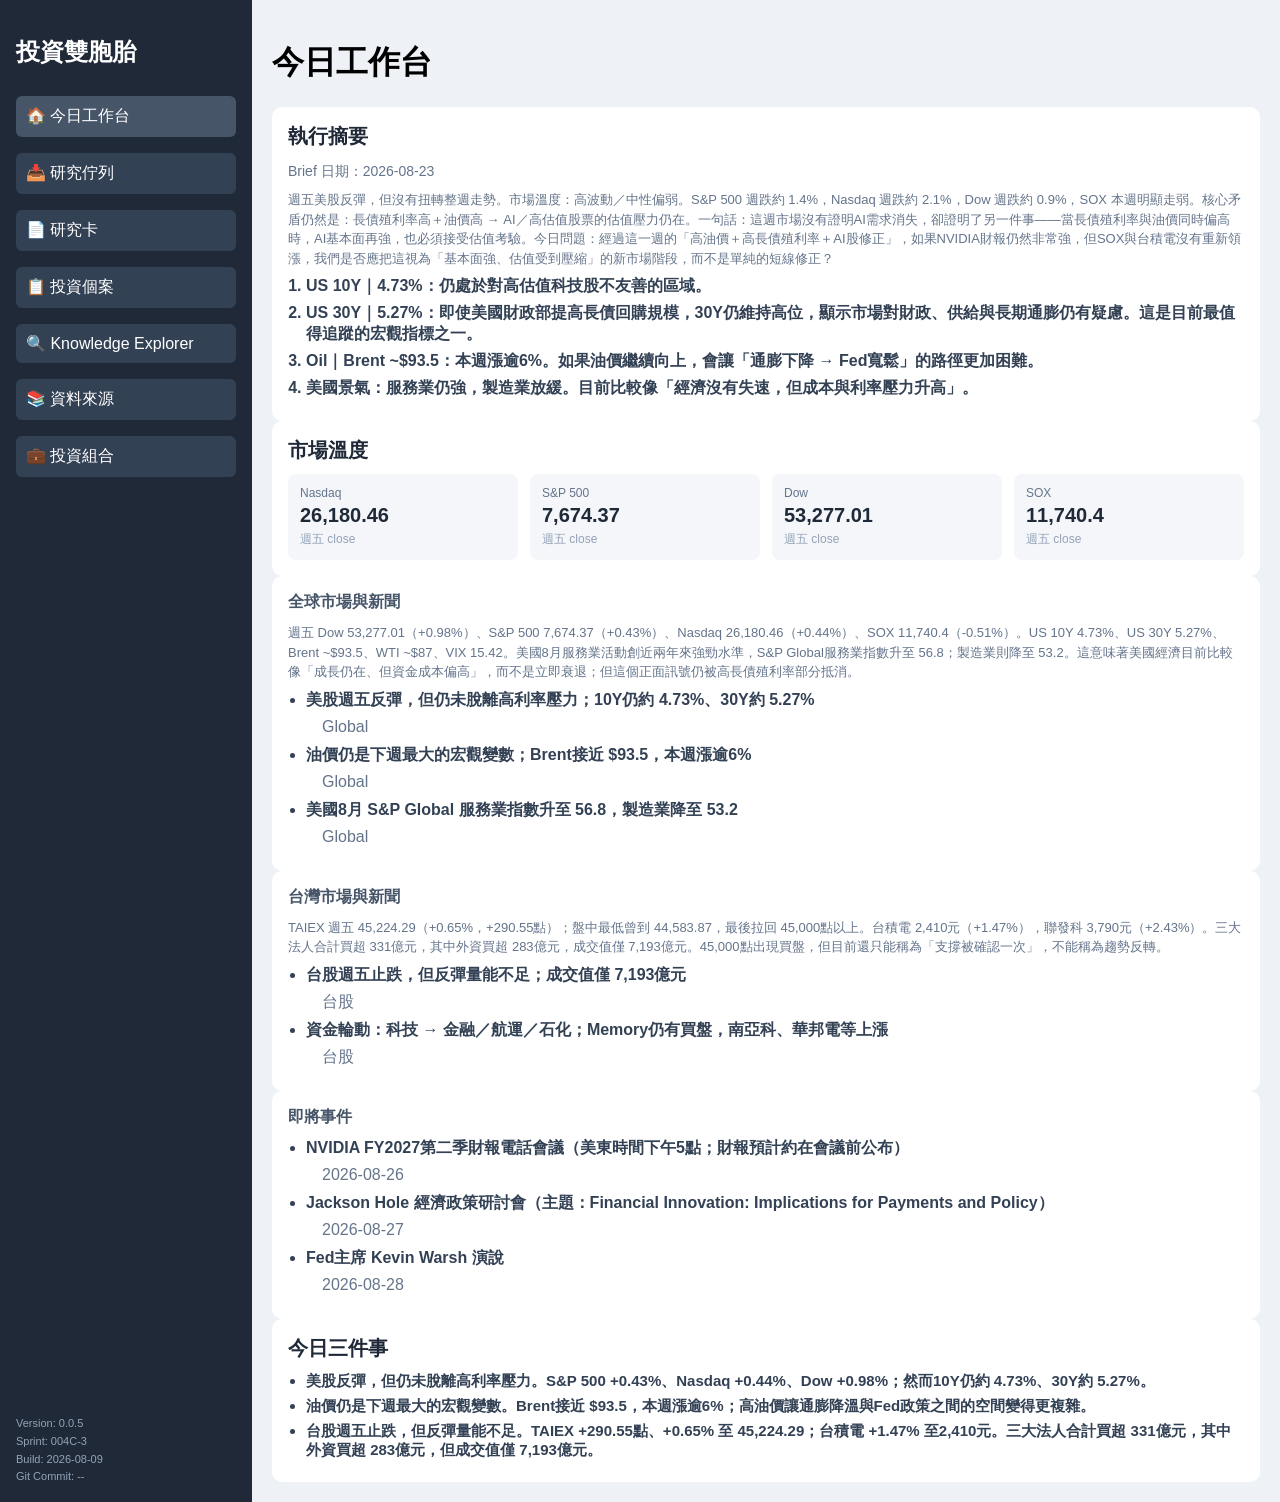
==== index.html @ 75401ae8 "Sprint 008-1: First Investment Decision Co-authored-by: Cursor <cursoragent@cursor.com>" ====
<!doctype html><html lang="zh-Hant"><head>
<meta charset="utf-8"><meta name="viewport" content="width=device-width,initial-scale=1">
<title>Investor Twin v0.5</title>
<link rel="stylesheet" href="style.css?v=0053"></head>
<body>
<aside>
<h2>投資雙胞胎</h2>
<div class="nav active" onclick="showPage('today')">🏠 今日工作台</div>
<div class="nav" onclick="showPage('queue')">📥 研究佇列</div>
<div class="nav" onclick="showPage('cards')">📄 研究卡</div>
<div class="nav" onclick="showPage('cases')">📋 投資個案</div>
<div class="nav" onclick="showPage('knowledge')">🔍 Knowledge Explorer</div>
<div class="nav" onclick="showPage('sources')">📚 資料來源</div>
<div class="nav" onclick="showPage('portfolio')">💼 投資組合</div>
<div id="versionInfo" class="version-info">
<div>Version: <span id="version">--</span></div>
<div>Sprint: <span id="sprint">--</span></div>
<div>Build: <span id="build">--</span></div>
<div>Git Commit: <span id="commit">--</span></div>
</div>
</aside>
<main>
<h1 id="title">今日工作台</h1>

<div id="today" class="page morning-brief today-workspace">
<section class="box today-primary" id="todayExecutiveSummary">
<h2>執行摘要</h2>
<p class="morning-brief-date">Brief 日期：<span id="morningBriefDate">--</span></p>
<p id="morningExecutiveSummary"></p>
<ol id="morningTopThings"></ol>
</section>

<section class="box today-glance" id="todayMarketTemperature">
<h2>市場溫度</h2>
<div id="morningMarketTemperature"></div>
</section>

<section class="box today-context" id="todayGlobalMarket">
<h2>全球市場與新聞</h2>
<p id="morningGlobalMarket"></p>
<ul id="morningGlobalNews"></ul>
</section>

<section class="box today-context" id="todayTaiwanMarket">
<h2>台灣市場與新聞</h2>
<p id="morningTaiwanMarket"></p>
<ul id="morningTaiwanNews"></ul>
</section>

<section class="box today-context" id="todayUpcomingEvents">
<h2>即將事件</h2>
<ul id="morningUpcomingEvents"></ul>
</section>

<section class="box today-decision" id="todayThreeThings">
<h2>今日三件事</h2>
<ul id="morningTodaysThreeThings"></ul>
</section>

<section class="box" id="morningRadarSection" style="display:none">
<h2 id="morningRadarTitle">Opportunity Radar｜上週機會變化</h2>
<ul id="morningOpportunityRadar"></ul>
</section>
<ul id="morningAiHighlights" hidden></ul>
</div>

<div id="queue" class="page" style="display:none">
<section class="box">
<h2>研究佇列</h2>
<input id="topic" placeholder="新增研究主題">
<button onclick="add()">加入</button>
<ul id="queueList"></ul>
</section>
<section class="box">
<h2>Opportunity Radar</h2>
<ul id="queueOpportunityRadar"></ul>
</section>
</div>

<div id="cards" class="page" style="display:none">
<section class="box"><h2>所有研究卡</h2><ul id="cardList"></ul></section>
<section class="box">
<h2>研究卡</h2>
<div id="card">請選擇研究卡</div>
</section>
</div>

<div id="cases" class="page" style="display:none">
<section class="box"><h2>Investment Cases</h2><ul id="caseList"></ul></section>
<section class="box">
<h2>Investment Case</h2>
<div id="caseView">請選擇 Investment Case</div>
</section>
</div>

<div id="knowledge" class="page" style="display:none">
<div class="explorer-grid">
<section class="box">
<h2>Tags</h2>
<ul id="knowledgeTags"></ul>
<h2>Recent Research</h2>
<ul id="recentResearch"></ul>
</section>
<div>
<section class="box">
<h2 id="knowledgeResultsTitle">Research Cards</h2>
<ul id="knowledgeResults"></ul>
<h2>Research Card</h2>
<div id="knowledgeExplorerCard">Select a tag, then click a research card</div>
</section>
<section class="box">
<h2>Knowledge Connections</h2>
<div id="knowledgeConnections">
<p><b>Outgoing</b></p>
<ul id="connectionsOutgoing"></ul>
<p><b>Incoming</b></p>
<ul id="connectionsIncoming"></ul>
</div>
</section>
<section class="box">
<h2>Knowledge Map</h2>
<pre id="knowledgeMap"></pre>
</section>
</div>
</div>
</div>

<div id="sources" class="page" style="display:none">
<section class="box"><h2>資料來源</h2>
<p>Morning Brief → 研究卡 → 投資決策</p>
</section></div>

<div id="portfolio" class="page" style="display:none">
<section class="box"><h2>投資組合（預留）</h2></section></div>

<script src="js/data-engine.js?v=012c1"></script>
<script src="js/workflow-engine.js?v=029a1&ui=0081c"></script>
<script src="js/knowledge-engine.js?v=005c5"></script>
<script src="app.js?v=0052"></script>
</main></body></html>
---- style.css ----
body{margin:0;font-family:'Segoe UI',sans-serif;background:#eef2f6;display:flex}
aside{width:220px;background:#1f2937;color:#fff;padding:16px;min-height:100vh;display:flex;flex-direction:column}
.nav{padding:10px;margin:8px 0;background:#334155;border-radius:6px;cursor:pointer}
.active{background:#475569}
.version-info{margin-top:auto;padding-top:16px;font-size:11px;color:#94a3b8;line-height:1.6}
main{flex:1;padding:20px}
.box{background:#fff;border-radius:10px;padding:16px;margin-bottom:16px}
.brief{display:grid;grid-template-columns:repeat(3,1fr);gap:12px}
.item{background:#f4f6fa;padding:12px;border-radius:8px;cursor:pointer}
.grid{display:grid;grid-template-columns:1fr 1fr;gap:16px}
.explorer-grid{display:grid;grid-template-columns:220px 1fr;gap:16px}
.morning-brief .box h2{margin-top:0;margin-bottom:10px;font-size:18px}
.morning-brief .box p{margin:0;line-height:1.6;color:#334155}
.morning-brief .box ul,.morning-brief .box ol{margin:0;padding-left:18px;color:#334155}
.morning-brief .box ol{margin-top:8px}
.morning-brief-title{font-weight:600}
.morning-brief-summary{margin-top:4px;padding-left:1em;line-height:1.5;color:#64748b}
.morning-brief-date{margin:0 0 12px;color:#64748b;font-size:13px}
.morning-brief .box li.morning-brief-static{cursor:default}
.morning-brief .box li.morning-brief-linked{cursor:pointer}
.morning-brief-evidence{margin-top:2px;font-size:12px;color:#94a3b8}
#today.morning-brief{display:grid;grid-template-columns:1fr 1fr;gap:16px;align-items:start}
#today.morning-brief>.box{margin-bottom:0}
#today.morning-brief>.box:first-child,
#today.today-workspace #todayExecutiveSummary,
#today.today-workspace #todayMarketTemperature,
#today.today-workspace #todayThreeThings,
#morningRadarSection{grid-column:1/-1}
#today.today-workspace .today-primary h2,
#today.today-workspace .today-glance h2,
#today.today-workspace .today-decision h2{font-size:20px;color:#1f2937}
#today.today-workspace .today-context h2{font-size:16px;color:#475569}
#today.today-workspace .morning-brief-date{margin:0 0 8px;font-size:14px;color:#64748b}
#today.today-workspace #morningExecutiveSummary,
#today.today-workspace #morningGlobalMarket,
#today.today-workspace #morningTaiwanMarket{margin:0 0 8px;font-size:13px;line-height:1.5;color:#64748b}
#today.today-workspace #morningTopThings{margin-top:4px;font-weight:600}
#today.today-workspace #morningTodaysThreeThings .morning-brief-title{font-size:15px}
.morning-market{display:grid;grid-template-columns:repeat(4,1fr);gap:12px}
.morning-market-item{background:#f4f6fa;padding:12px;border-radius:8px}
.morning-market-name{font-size:12px;color:#64748b}
.morning-market-value{font-size:20px;font-weight:600;margin:4px 0;color:#1f2937}
.morning-market-asof{font-size:12px;color:#94a3b8}
li{cursor:pointer;margin:6px 0}

@media (max-width: 900px) and (orientation: landscape) {
  body { align-items: flex-start; }
  aside {
    width: 132px;
    padding: 8px;
    min-height: 100vh;
    min-height: 100dvh;
    height: 100dvh;
    overflow-y: auto;
    flex-shrink: 0;
    position: sticky;
    top: 0;
  }
  aside h2 { font-size: 14px; margin: 0 0 8px; }
  .nav { padding: 8px 6px; margin: 4px 0; font-size: 12px; }
  .version-info { display: none; }
  main { flex: 1; min-width: 0; padding: 12px; }
  #title { font-size: 20px; margin: 0 0 12px; }
  .box { padding: 12px; margin-bottom: 12px; }
  #today.morning-brief {
    display: grid;
    grid-template-columns: 1fr 1fr;
    gap: 12px;
    align-items: start;
  }
  #today.morning-brief > .box { margin-bottom: 0; min-width: 0; }
  #today.morning-brief > .box:first-child,
  #today.today-workspace #todayExecutiveSummary,
  #today.today-workspace #todayMarketTemperature,
  #today.today-workspace #todayThreeThings,
  #morningRadarSection { grid-column: 1 / -1; }
  .morning-market { grid-template-columns: repeat(2, 1fr); }
  #cards,
  #cases {
    display: grid;
    grid-template-columns: minmax(0, 35%) minmax(0, 65%);
    gap: 12px;
    align-items: start;
  }
  #cards > .box,
  #cases > .box { margin-bottom: 0; min-width: 0; }
  .explorer-grid { grid-template-columns: 120px minmax(0, 1fr); }
}
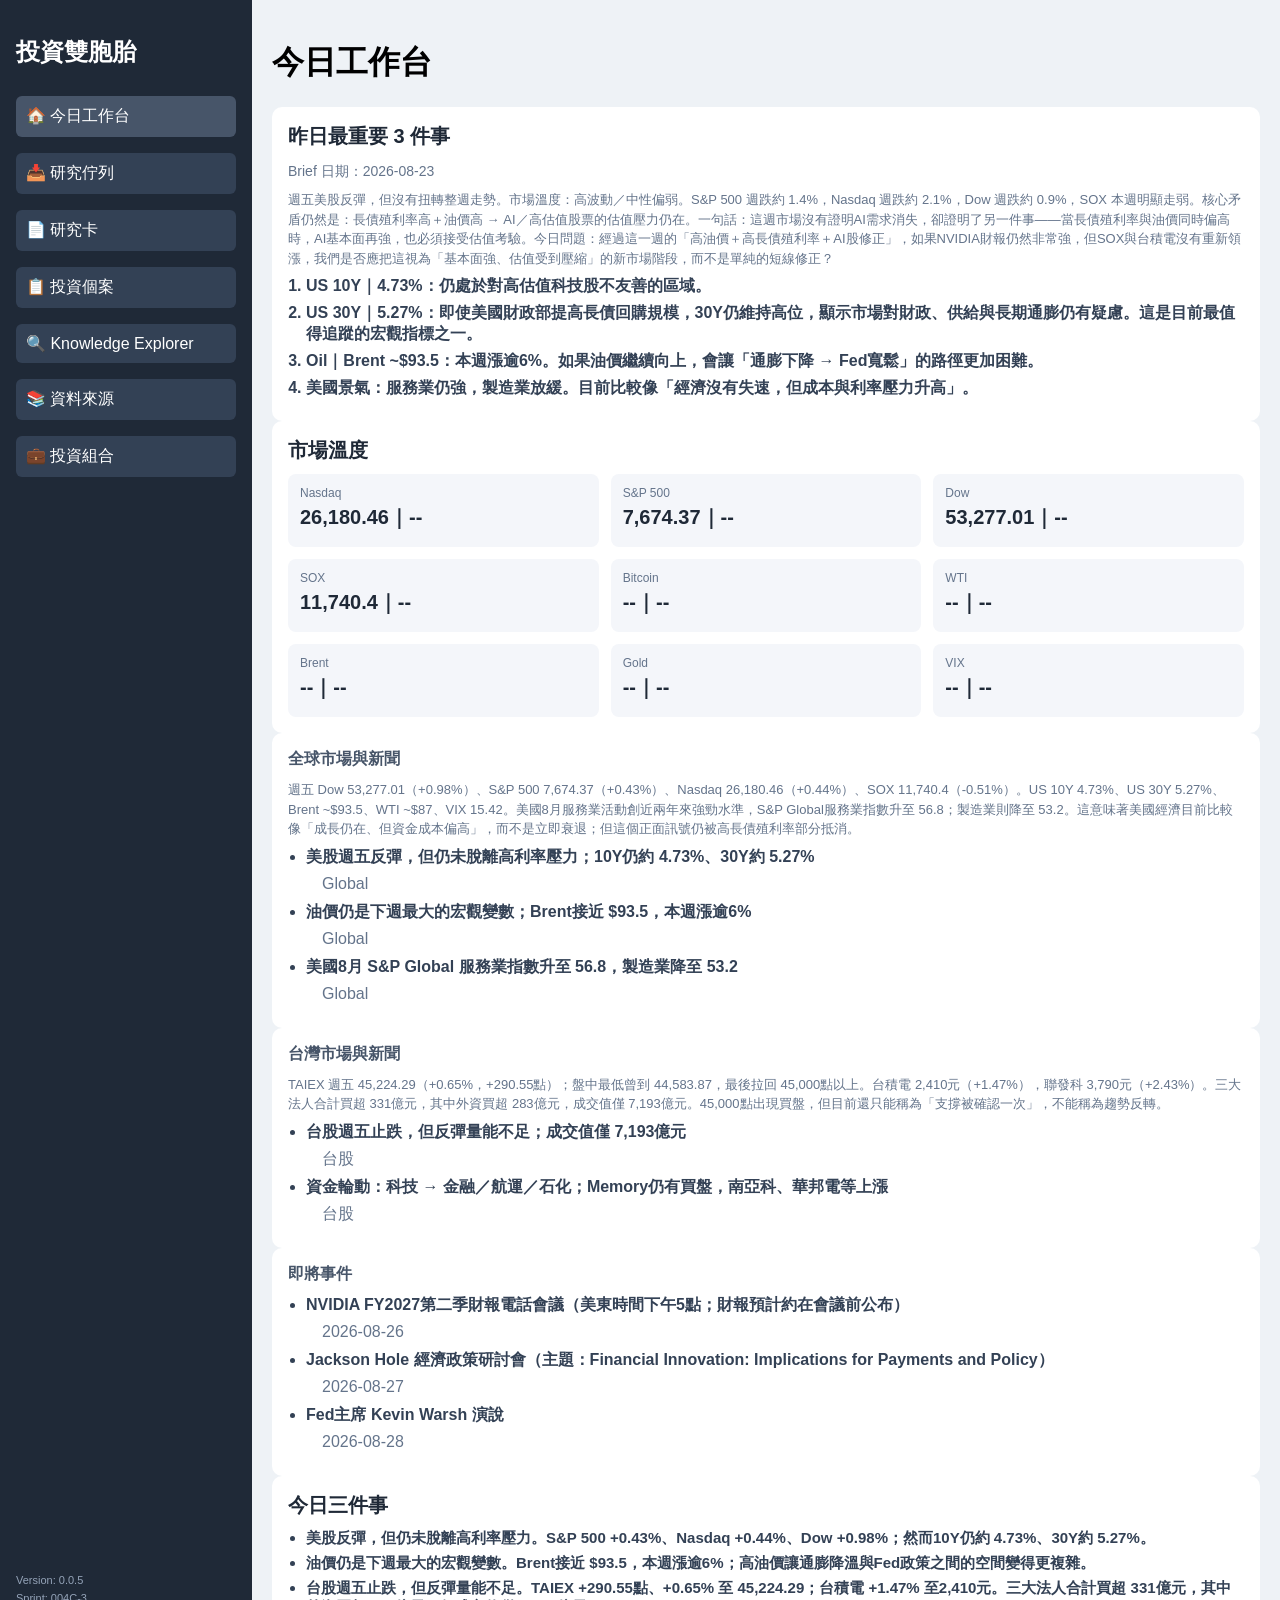
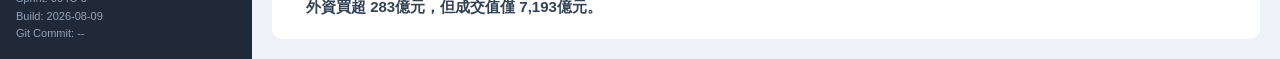
==== commit aead7e4e: "Sprint 005: Today Workspace v2 Co-authored-by: Cursor <cursoragent@cursor.com>" ====
--- a/index.html
+++ b/index.html
@@ -1,7 +1,7 @@
 <!doctype html><html lang="zh-Hant"><head>
 <meta charset="utf-8"><meta name="viewport" content="width=device-width,initial-scale=1">
 <title>Investor Twin v0.5</title>
-<link rel="stylesheet" href="style.css?v=0053"></head>
+<link rel="stylesheet" href="style.css?v=0053&ui=005r1"></head>
 <body>
 <aside>
 <h2>投資雙胞胎</h2>
@@ -24,7 +24,7 @@
 
 <div id="today" class="page morning-brief today-workspace">
 <section class="box today-primary" id="todayExecutiveSummary">
-<h2>執行摘要</h2>
+<h2>昨日最重要 3 件事</h2>
 <p class="morning-brief-date">Brief 日期：<span id="morningBriefDate">--</span></p>
 <p id="morningExecutiveSummary"></p>
 <ol id="morningTopThings"></ol>
@@ -32,7 +32,7 @@
 
 <section class="box today-glance" id="todayMarketTemperature">
 <h2>市場溫度</h2>
-<div id="morningMarketTemperature"></div>
+<div id="morningMarketTemperature" class="morning-market"></div>
 </section>
 
 <section class="box today-context" id="todayGlobalMarket">
@@ -55,11 +55,6 @@
 <section class="box today-decision" id="todayThreeThings">
 <h2>今日三件事</h2>
 <ul id="morningTodaysThreeThings"></ul>
-</section>
-
-<section class="box" id="morningRadarSection" style="display:none">
-<h2 id="morningRadarTitle">Opportunity Radar｜上週機會變化</h2>
-<ul id="morningOpportunityRadar"></ul>
 </section>
 <ul id="morningAiHighlights" hidden></ul>
 </div>
@@ -133,7 +128,7 @@
 <div id="portfolio" class="page" style="display:none">
 <section class="box"><h2>投資組合（預留）</h2></section></div>
 
-<script src="js/data-engine.js?v=012c1"></script>
+<script src="js/data-engine.js?v=012c1&ui=005r3"></script>
 <script src="js/workflow-engine.js?v=029a1&ui=0081c"></script>
 <script src="js/knowledge-engine.js?v=005c5"></script>
 <script src="app.js?v=0052"></script>
--- a/style.css
+++ b/style.css
@@ -36,7 +36,7 @@
 #today.today-workspace #morningTaiwanMarket{margin:0 0 8px;font-size:13px;line-height:1.5;color:#64748b}
 #today.today-workspace #morningTopThings{margin-top:4px;font-weight:600}
 #today.today-workspace #morningTodaysThreeThings .morning-brief-title{font-size:15px}
-.morning-market{display:grid;grid-template-columns:repeat(4,1fr);gap:12px}
+.morning-market{display:grid;grid-template-columns:repeat(3,1fr);gap:12px}
 .morning-market-item{background:#f4f6fa;padding:12px;border-radius:8px}
 .morning-market-name{font-size:12px;color:#64748b}
 .morning-market-value{font-size:20px;font-weight:600;margin:4px 0;color:#1f2937}
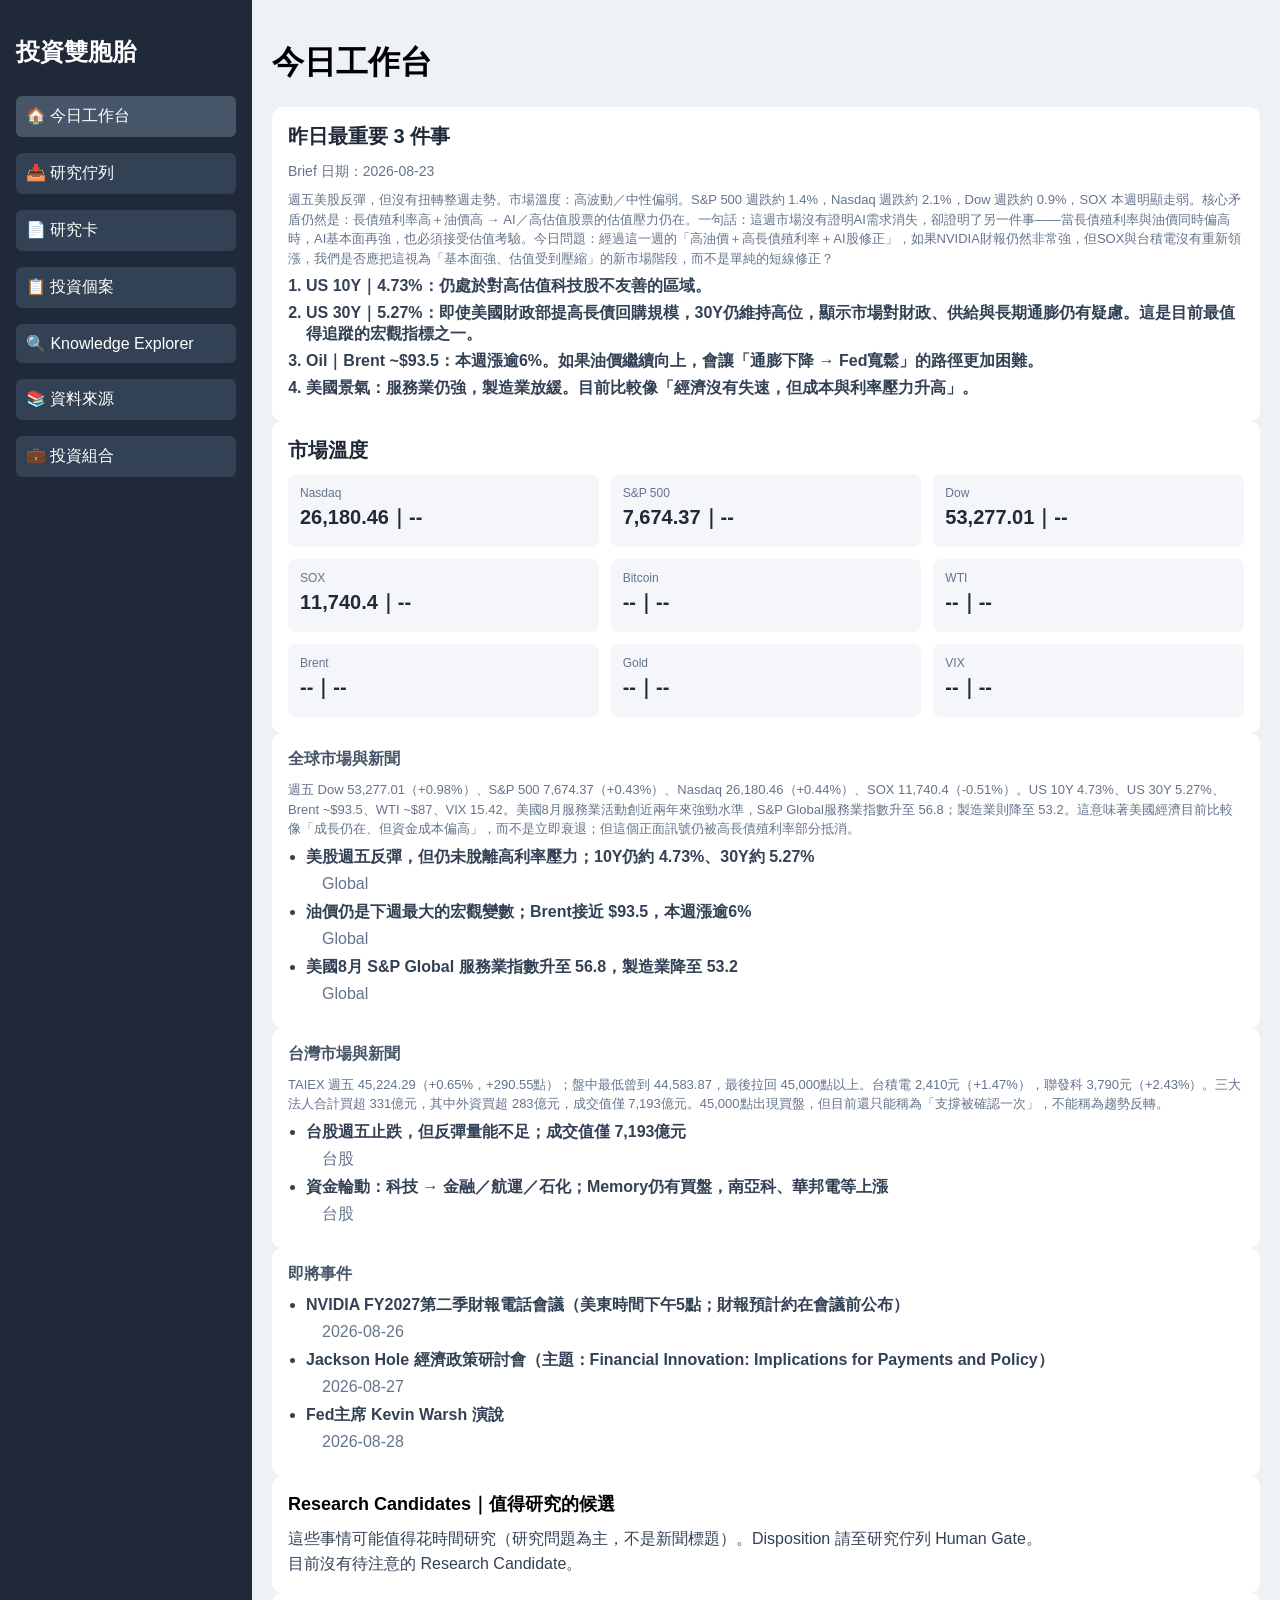
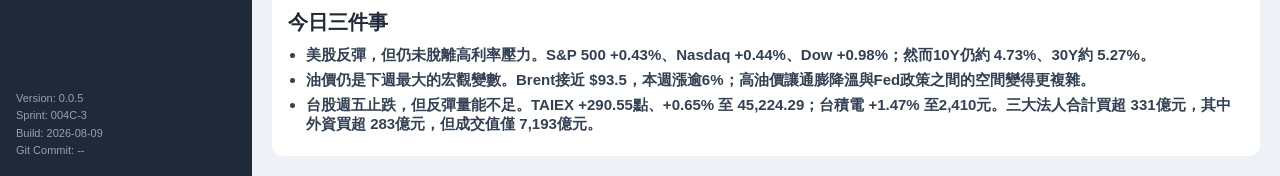
==== commit e93a6452: "Phase 2 Sprint 008: Morning Brief Candidate Attention Co-authored-by: Cursor <cursoragent@cursor.com" ====
--- a/index.html
+++ b/index.html
@@ -1,7 +1,7 @@
 <!doctype html><html lang="zh-Hant"><head>
 <meta charset="utf-8"><meta name="viewport" content="width=device-width,initial-scale=1">
 <title>Investor Twin v0.5</title>
-<link rel="stylesheet" href="style.css?v=0053&ui=005r1"></head>
+<link rel="stylesheet" href="style.css?v=008a1&ui=005r1"></head>
 <body>
 <aside>
 <h2>投資雙胞胎</h2>
@@ -52,6 +52,12 @@
 <ul id="morningUpcomingEvents"></ul>
 </section>
 
+<section class="box today-attention" id="todayCandidateAttention" data-candidate-attention="1">
+<h2>Research Candidates｜值得研究的候選</h2>
+<p class="muted">這些事情可能值得花時間研究（研究問題為主，不是新聞標題）。Disposition 請至研究佇列 Human Gate。</p>
+<div id="morningCandidateAttention"></div>
+</section>
+
 <section class="box today-decision" id="todayThreeThings">
 <h2>今日三件事</h2>
 <ul id="morningTodaysThreeThings"></ul>
@@ -65,6 +71,10 @@
 <input id="topic" placeholder="新增研究主題">
 <button onclick="add()">加入</button>
 <ul id="queueList"></ul>
+</section>
+<section class="box">
+<h2>Research Candidates</h2>
+<div id="queueResearchCandidates"></div>
 </section>
 <section class="box">
 <h2>Opportunity Radar</h2>
@@ -129,7 +139,8 @@
 <section class="box"><h2>投資組合（預留）</h2></section></div>
 
 <script src="js/data-engine.js?v=012c1&ui=005r3"></script>
-<script src="js/workflow-engine.js?v=029a1&ui=0081c"></script>
+<script src="js/workflow-engine.js?v=007a1&ui=0081c"></script>
 <script src="js/knowledge-engine.js?v=005c5"></script>
-<script src="app.js?v=0052"></script>
+<script src="js/candidate-gate.js?v=008a1"></script>
+<script src="app.js?v=008a1"></script>
 </main></body></html>
--- a/style.css
+++ b/style.css
@@ -5,6 +5,16 @@
 .version-info{margin-top:auto;padding-top:16px;font-size:11px;color:#94a3b8;line-height:1.6}
 main{flex:1;padding:20px}
 .box{background:#fff;border-radius:10px;padding:16px;margin-bottom:16px}
+.candidate-gate-card{border:1px solid #e2e8f0;border-radius:8px;padding:12px;margin-bottom:12px}
+.candidate-gate-card h3{margin:0 0 8px;font-size:16px}
+.candidate-gate-actions{display:flex;flex-wrap:wrap;gap:8px;margin-top:10px}
+.candidate-gate-actions button{cursor:pointer}
+.candidate-gate-empty,.candidate-gate-status,.muted{color:#64748b}
+.linked-candidate-card{border:1px solid #e2e8f0;border-radius:8px;padding:12px;margin:8px 0 12px}
+.candidate-attention-card{border:1px solid #e2e8f0;border-radius:8px;padding:12px;margin:8px 0 12px;cursor:pointer}
+.candidate-attention-question{font-size:16px;line-height:1.5;margin:0 0 8px;color:#1f2937}
+.candidate-attention-cta{margin:10px 0 0}
+.candidate-attention-cta button{cursor:pointer}
 .brief{display:grid;grid-template-columns:repeat(3,1fr);gap:12px}
 .item{background:#f4f6fa;padding:12px;border-radius:8px;cursor:pointer}
 .grid{display:grid;grid-template-columns:1fr 1fr;gap:16px}
@@ -24,6 +34,7 @@
 #today.morning-brief>.box:first-child,
 #today.today-workspace #todayExecutiveSummary,
 #today.today-workspace #todayMarketTemperature,
+#today.today-workspace #todayCandidateAttention,
 #today.today-workspace #todayThreeThings,
 #morningRadarSection{grid-column:1/-1}
 #today.today-workspace .today-primary h2,
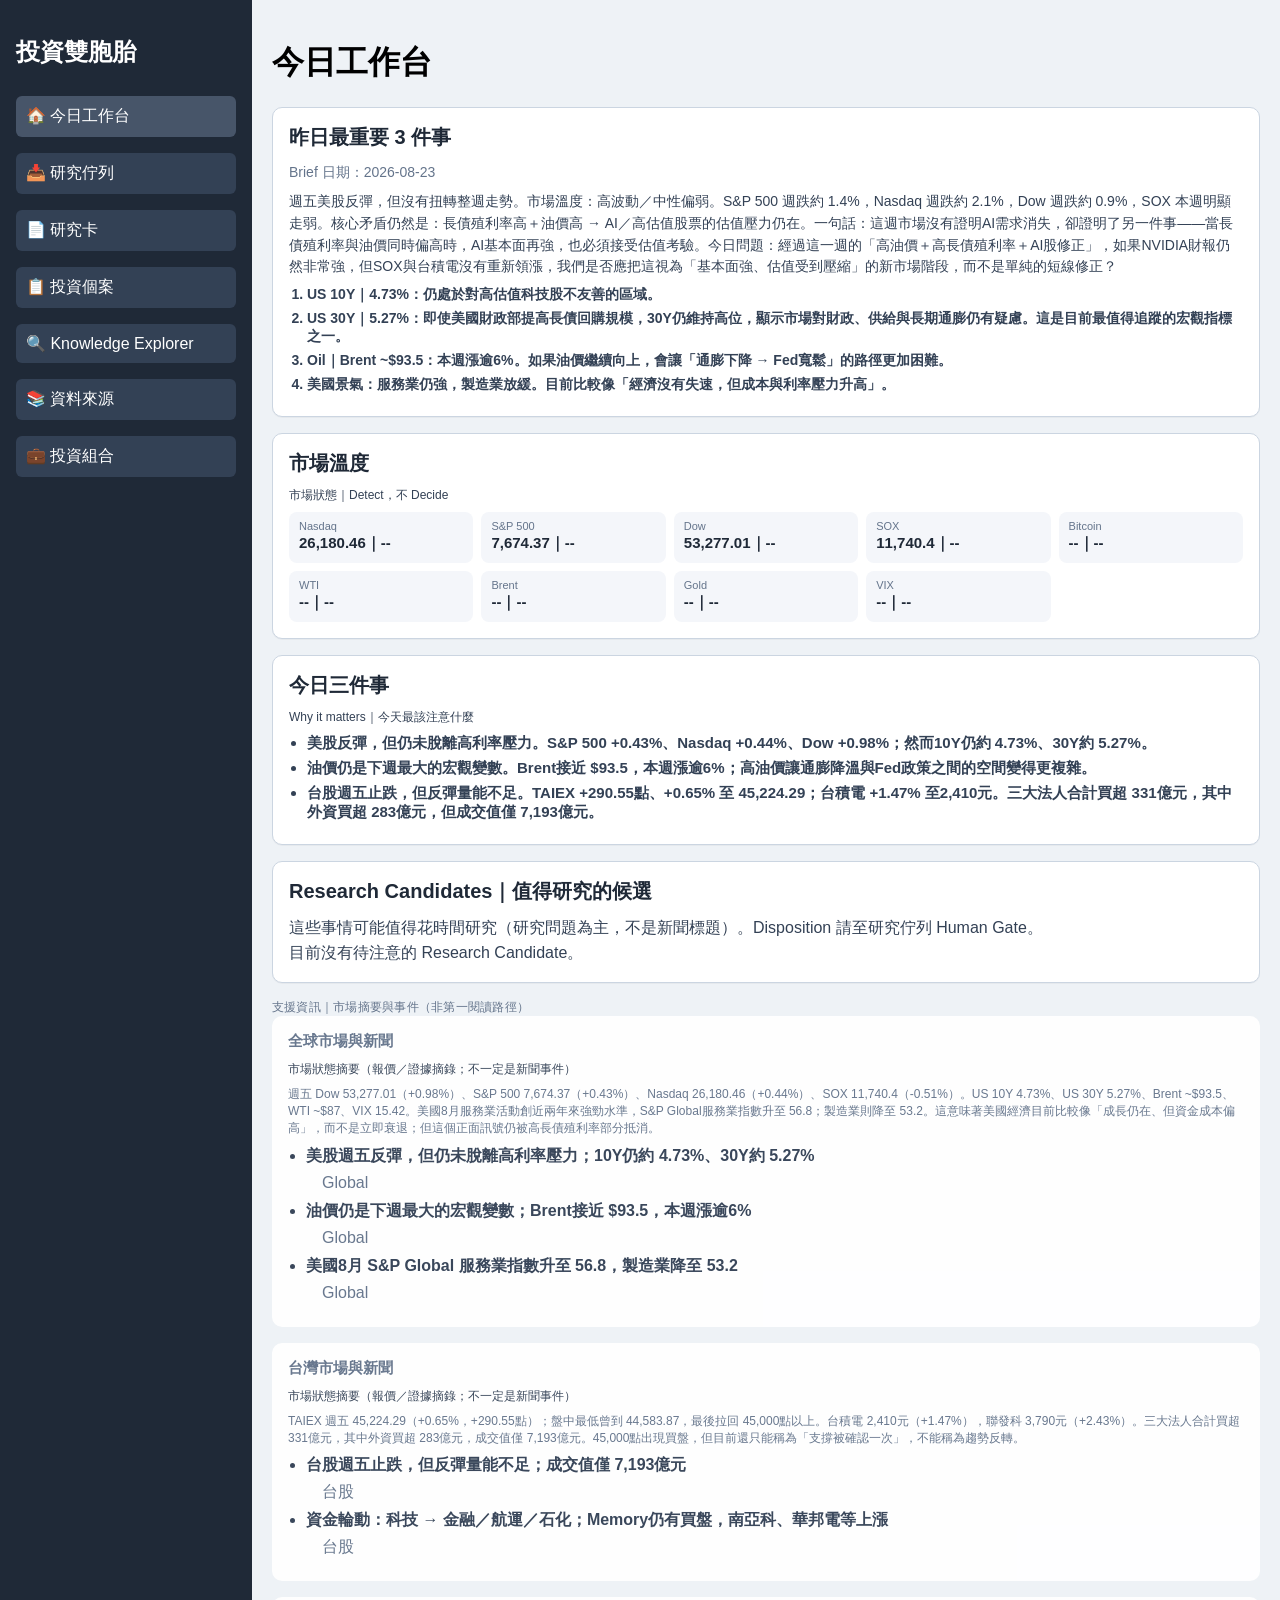
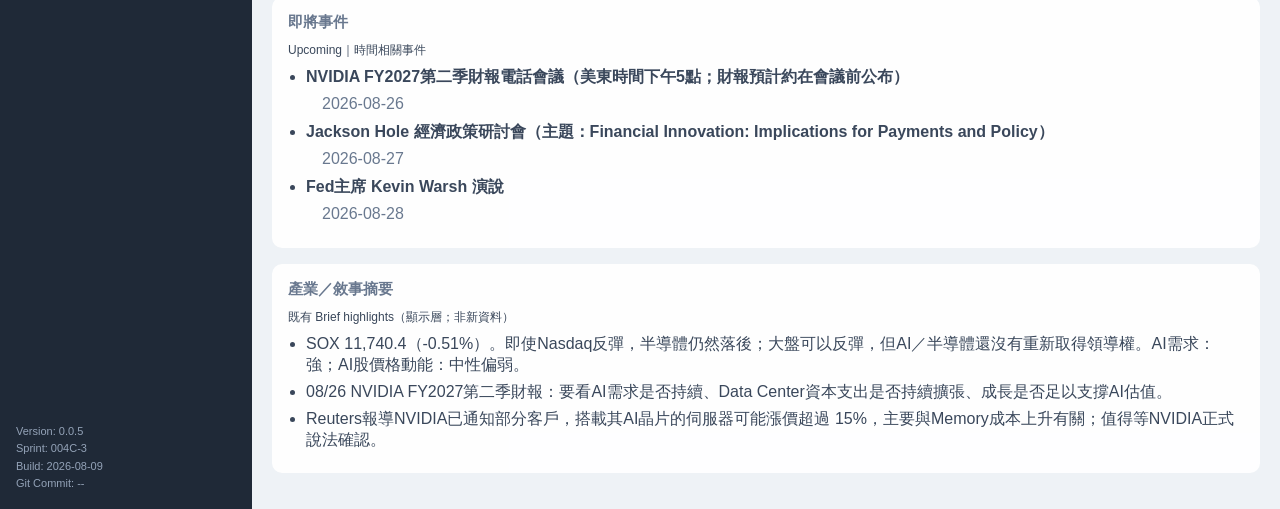
==== commit 7cce4789: "Phase 2 Sprint 010: Today Workspace Readability Co-authored-by: Cursor <cursoragent@cursor.com>" ====
--- a/index.html
+++ b/index.html
@@ -1,7 +1,7 @@
 <!doctype html><html lang="zh-Hant"><head>
 <meta charset="utf-8"><meta name="viewport" content="width=device-width,initial-scale=1">
 <title>Investor Twin v0.5</title>
-<link rel="stylesheet" href="style.css?v=008a1&ui=005r1"></head>
+<link rel="stylesheet" href="style.css?v=010a2&ui=005r1"></head>
 <body>
 <aside>
 <h2>投資雙胞胎</h2>
@@ -22,47 +22,64 @@
 <main>
 <h1 id="title">今日工作台</h1>
 
-<div id="today" class="page morning-brief today-workspace">
-<section class="box today-primary" id="todayExecutiveSummary">
+<div id="today" class="page morning-brief today-workspace" data-today-primary-path="1">
+<!-- Sprint 010 primary ~30s path: Yesterday → Market Temperature → Today's 3 Things → Candidates -->
+<div class="today-primary-band" data-today-band="primary">
+<section class="box today-primary" id="todayExecutiveSummary" data-today-role="primary">
 <h2>昨日最重要 3 件事</h2>
 <p class="morning-brief-date">Brief 日期：<span id="morningBriefDate">--</span></p>
 <p id="morningExecutiveSummary"></p>
 <ol id="morningTopThings"></ol>
 </section>
 
-<section class="box today-glance" id="todayMarketTemperature">
+<section class="box today-glance" id="todayMarketTemperature" data-today-role="primary">
 <h2>市場溫度</h2>
+<p class="section-role muted">市場狀態｜Detect，不 Decide</p>
 <div id="morningMarketTemperature" class="morning-market"></div>
 </section>
 
-<section class="box today-context" id="todayGlobalMarket">
+<section class="box today-decision" id="todayThreeThings" data-today-role="primary">
+<h2>今日三件事</h2>
+<p class="section-role muted">Why it matters｜今天最該注意什麼</p>
+<ul id="morningTodaysThreeThings"></ul>
+</section>
+
+<section class="box today-attention" id="todayCandidateAttention" data-candidate-attention="1" data-today-role="primary">
+<h2>Research Candidates｜值得研究的候選</h2>
+<p class="muted">這些事情可能值得花時間研究（研究問題為主，不是新聞標題）。Disposition 請至研究佇列 Human Gate。</p>
+<div id="morningCandidateAttention"></div>
+</section>
+</div>
+
+<!-- Supporting context — must not bury the primary path -->
+<div class="today-supporting-band" data-today-band="supporting">
+<p class="today-supporting-label muted">支援資訊｜市場摘要與事件（非第一閱讀路徑）</p>
+<section class="box today-context" id="todayGlobalMarket" data-today-role="supporting">
 <h2>全球市場與新聞</h2>
+<p class="section-role muted">市場狀態摘要（報價／證據摘錄；不一定是新聞事件）</p>
 <p id="morningGlobalMarket"></p>
 <ul id="morningGlobalNews"></ul>
 </section>
 
-<section class="box today-context" id="todayTaiwanMarket">
+<section class="box today-context" id="todayTaiwanMarket" data-today-role="supporting">
 <h2>台灣市場與新聞</h2>
+<p class="section-role muted">市場狀態摘要（報價／證據摘錄；不一定是新聞事件）</p>
 <p id="morningTaiwanMarket"></p>
 <ul id="morningTaiwanNews"></ul>
 </section>
 
-<section class="box today-context" id="todayUpcomingEvents">
+<section class="box today-context" id="todayUpcomingEvents" data-today-role="supporting">
 <h2>即將事件</h2>
+<p class="section-role muted">Upcoming｜時間相關事件</p>
 <ul id="morningUpcomingEvents"></ul>
 </section>
 
-<section class="box today-attention" id="todayCandidateAttention" data-candidate-attention="1">
-<h2>Research Candidates｜值得研究的候選</h2>
-<p class="muted">這些事情可能值得花時間研究（研究問題為主，不是新聞標題）。Disposition 請至研究佇列 Human Gate。</p>
-<div id="morningCandidateAttention"></div>
+<section class="box today-context" id="todayAiHighlights" data-today-role="supporting" style="display:none">
+<h2>產業／敘事摘要</h2>
+<p class="section-role muted">既有 Brief highlights（顯示層；非新資料）</p>
+<ul id="morningAiHighlights"></ul>
 </section>
-
-<section class="box today-decision" id="todayThreeThings">
-<h2>今日三件事</h2>
-<ul id="morningTodaysThreeThings"></ul>
-</section>
-<ul id="morningAiHighlights" hidden></ul>
+</div>
 </div>
 
 <div id="queue" class="page" style="display:none">
@@ -138,9 +155,9 @@
 <div id="portfolio" class="page" style="display:none">
 <section class="box"><h2>投資組合（預留）</h2></section></div>
 
-<script src="js/data-engine.js?v=012c1&ui=005r3"></script>
+<script src="js/data-engine.js?v=010a1&ui=005r3"></script>
 <script src="js/workflow-engine.js?v=007a1&ui=0081c"></script>
 <script src="js/knowledge-engine.js?v=005c5"></script>
-<script src="js/candidate-gate.js?v=008a1"></script>
+<script src="js/candidate-gate.js?v=010a1"></script>
 <script src="app.js?v=008a1"></script>
 </main></body></html>
--- a/style.css
+++ b/style.css
@@ -12,9 +12,12 @@
 .candidate-gate-empty,.candidate-gate-status,.muted{color:#64748b}
 .linked-candidate-card{border:1px solid #e2e8f0;border-radius:8px;padding:12px;margin:8px 0 12px}
 .candidate-attention-card{border:1px solid #e2e8f0;border-radius:8px;padding:12px;margin:8px 0 12px;cursor:pointer}
-.candidate-attention-question{font-size:16px;line-height:1.5;margin:0 0 8px;color:#1f2937}
-.candidate-attention-cta{margin:10px 0 0}
+.candidate-attention-question{font-size:16px;line-height:1.45;margin:0 0 6px;color:#1f2937;font-weight:600}
+.candidate-attention-meta,.candidate-attention-event{margin:0 0 4px;font-size:13px;line-height:1.4}
+.candidate-attention-evidence{margin:4px 0 0;padding-left:18px;font-size:12px}
+.candidate-attention-cta{margin:8px 0 0}
 .candidate-attention-cta button{cursor:pointer}
+.sr-only{position:absolute;width:1px;height:1px;padding:0;margin:-1px;overflow:hidden;clip:rect(0,0,0,0);white-space:nowrap;border:0}
 .brief{display:grid;grid-template-columns:repeat(3,1fr);gap:12px}
 .item{background:#f4f6fa;padding:12px;border-radius:8px;cursor:pointer}
 .grid{display:grid;grid-template-columns:1fr 1fr;gap:16px}
@@ -29,29 +32,40 @@
 .morning-brief .box li.morning-brief-static{cursor:default}
 .morning-brief .box li.morning-brief-linked{cursor:pointer}
 .morning-brief-evidence{margin-top:2px;font-size:12px;color:#94a3b8}
+.section-role{margin:0 0 8px !important;font-size:12px !important;line-height:1.4 !important}
+.today-primary-band{display:contents}
+.today-supporting-band{display:contents}
+.today-supporting-label{grid-column:1/-1;margin:8px 0 0;font-size:12px;letter-spacing:.02em}
+.morning-brief-residual{color:#64748b;font-weight:500}
 #today.morning-brief{display:grid;grid-template-columns:1fr 1fr;gap:16px;align-items:start}
 #today.morning-brief>.box{margin-bottom:0}
-#today.morning-brief>.box:first-child,
 #today.today-workspace #todayExecutiveSummary,
 #today.today-workspace #todayMarketTemperature,
+#today.today-workspace #todayThreeThings,
 #today.today-workspace #todayCandidateAttention,
-#today.today-workspace #todayThreeThings,
+#today.today-workspace .today-supporting-label,
 #morningRadarSection{grid-column:1/-1}
+#today.today-workspace .today-primary,
+#today.today-workspace .today-glance,
+#today.today-workspace .today-decision,
+#today.today-workspace .today-attention{border:1px solid #cbd5e1;box-shadow:0 1px 0 rgba(15,23,42,.04)}
+#today.today-workspace .today-context{opacity:.96}
 #today.today-workspace .today-primary h2,
 #today.today-workspace .today-glance h2,
-#today.today-workspace .today-decision h2{font-size:20px;color:#1f2937}
-#today.today-workspace .today-context h2{font-size:16px;color:#475569}
+#today.today-workspace .today-decision h2,
+#today.today-workspace .today-attention h2{font-size:20px;color:#1f2937}
+#today.today-workspace .today-context h2{font-size:15px;color:#64748b}
 #today.today-workspace .morning-brief-date{margin:0 0 8px;font-size:14px;color:#64748b}
-#today.today-workspace #morningExecutiveSummary,
+#today.today-workspace #morningExecutiveSummary{margin:0 0 8px;font-size:14px;line-height:1.55;color:#334155}
 #today.today-workspace #morningGlobalMarket,
-#today.today-workspace #morningTaiwanMarket{margin:0 0 8px;font-size:13px;line-height:1.5;color:#64748b}
-#today.today-workspace #morningTopThings{margin-top:4px;font-weight:600}
+#today.today-workspace #morningTaiwanMarket{margin:0 0 8px;font-size:12px;line-height:1.45;color:#64748b}
+#today.today-workspace #morningTopThings{margin-top:4px;font-weight:600;font-size:14px}
 #today.today-workspace #morningTodaysThreeThings .morning-brief-title{font-size:15px}
-.morning-market{display:grid;grid-template-columns:repeat(3,1fr);gap:12px}
-.morning-market-item{background:#f4f6fa;padding:12px;border-radius:8px}
-.morning-market-name{font-size:12px;color:#64748b}
-.morning-market-value{font-size:20px;font-weight:600;margin:4px 0;color:#1f2937}
-.morning-market-asof{font-size:12px;color:#94a3b8}
+.morning-market{display:grid;grid-template-columns:repeat(5,1fr);gap:8px}
+.morning-market-item{background:#f4f6fa;padding:8px 10px;border-radius:8px}
+.morning-market-name{font-size:11px;color:#64748b}
+.morning-market-value{font-size:15px;font-weight:600;margin:2px 0;color:#1f2937}
+.morning-market-asof{font-size:11px;color:#94a3b8}
 li{cursor:pointer;margin:6px 0}
 
 @media (max-width: 900px) and (orientation: landscape) {
@@ -84,8 +98,10 @@
   #today.today-workspace #todayExecutiveSummary,
   #today.today-workspace #todayMarketTemperature,
   #today.today-workspace #todayThreeThings,
+  #today.today-workspace #todayCandidateAttention,
+  #today.today-workspace .today-supporting-label,
   #morningRadarSection { grid-column: 1 / -1; }
-  .morning-market { grid-template-columns: repeat(2, 1fr); }
+  .morning-market { grid-template-columns: repeat(3, 1fr); }
   #cards,
   #cases {
     display: grid;
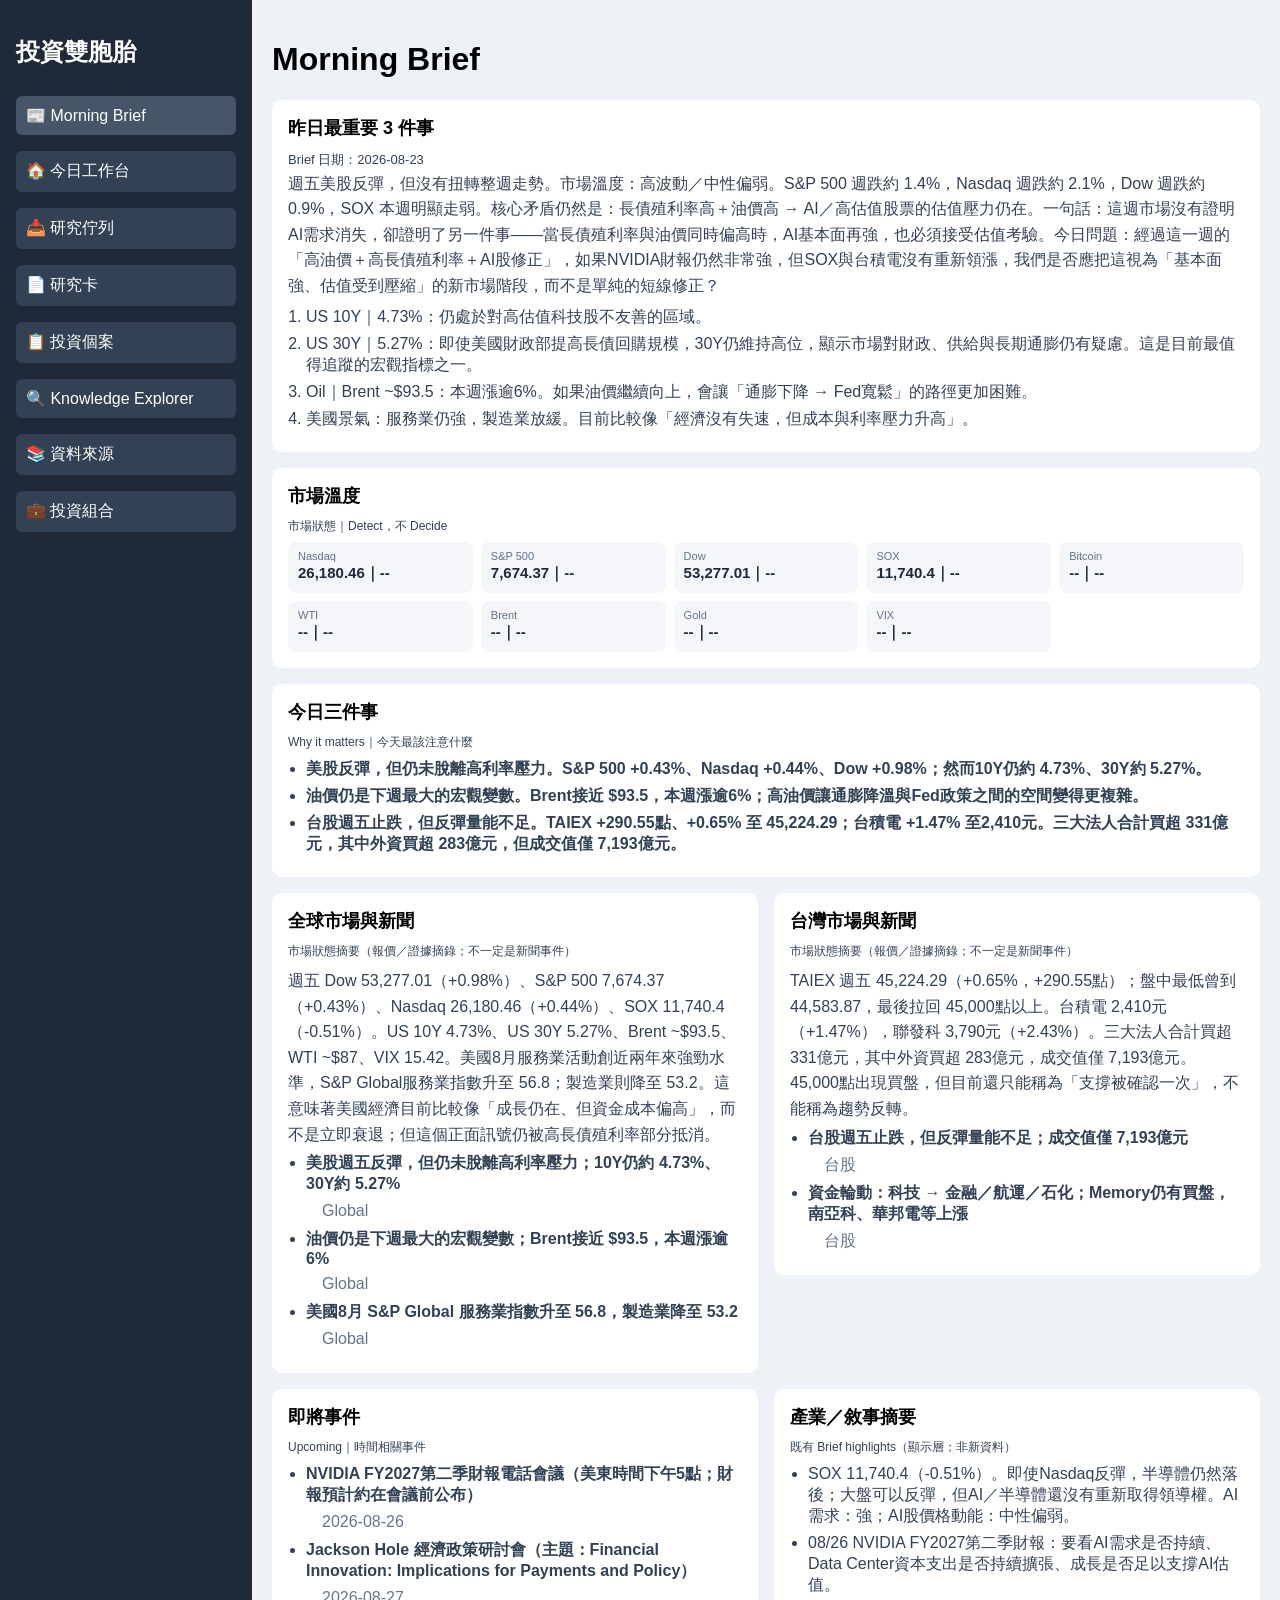
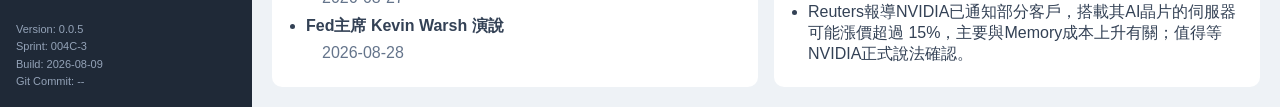
==== commit 9581f188: "feat: complete Investment Meaning Gate Phase 3 Co-authored-by: Cursor <cursoragent@cursor.com>" ====
--- a/index.html
+++ b/index.html
@@ -1,11 +1,12 @@
 <!doctype html><html lang="zh-Hant"><head>
 <meta charset="utf-8"><meta name="viewport" content="width=device-width,initial-scale=1">
 <title>Investor Twin v0.5</title>
-<link rel="stylesheet" href="style.css?v=010a2&ui=005r1"></head>
+<link rel="stylesheet" href="style.css?v=012tw3"></head>
 <body>
 <aside>
 <h2>投資雙胞胎</h2>
-<div class="nav active" onclick="showPage('today')">🏠 今日工作台</div>
+<div class="nav active" onclick="showPage('brief')">📰 Morning Brief</div>
+<div class="nav" onclick="showPage('today')">🏠 今日工作台</div>
 <div class="nav" onclick="showPage('queue')">📥 研究佇列</div>
 <div class="nav" onclick="showPage('cards')">📄 研究卡</div>
 <div class="nav" onclick="showPage('cases')">📋 投資個案</div>
@@ -20,66 +21,94 @@
 </div>
 </aside>
 <main>
-<h1 id="title">今日工作台</h1>
+<h1 id="title">Morning Brief</h1>
 
-<div id="today" class="page morning-brief today-workspace" data-today-primary-path="1">
-<!-- Sprint 010 primary ~30s path: Yesterday → Market Temperature → Today's 3 Things → Candidates -->
-<div class="today-primary-band" data-today-band="primary">
-<section class="box today-primary" id="todayExecutiveSummary" data-today-role="primary">
+<div id="brief" class="page morning-brief" data-morning-brief="1">
+<section class="box" id="briefExecutiveSummary">
 <h2>昨日最重要 3 件事</h2>
 <p class="morning-brief-date">Brief 日期：<span id="morningBriefDate">--</span></p>
 <p id="morningExecutiveSummary"></p>
 <ol id="morningTopThings"></ol>
 </section>
 
-<section class="box today-glance" id="todayMarketTemperature" data-today-role="primary">
+<section class="box" id="briefMarketTemperature">
 <h2>市場溫度</h2>
 <p class="section-role muted">市場狀態｜Detect，不 Decide</p>
 <div id="morningMarketTemperature" class="morning-market"></div>
 </section>
 
-<section class="box today-decision" id="todayThreeThings" data-today-role="primary">
+<section class="box" id="briefThreeThings">
 <h2>今日三件事</h2>
 <p class="section-role muted">Why it matters｜今天最該注意什麼</p>
 <ul id="morningTodaysThreeThings"></ul>
 </section>
 
-<section class="box today-attention" id="todayCandidateAttention" data-candidate-attention="1" data-today-role="primary">
-<h2>Research Candidates｜值得研究的候選</h2>
-<p class="muted">這些事情可能值得花時間研究（研究問題為主，不是新聞標題）。Disposition 請至研究佇列 Human Gate。</p>
-<div id="morningCandidateAttention"></div>
-</section>
-</div>
-
-<!-- Supporting context — must not bury the primary path -->
-<div class="today-supporting-band" data-today-band="supporting">
-<p class="today-supporting-label muted">支援資訊｜市場摘要與事件（非第一閱讀路徑）</p>
-<section class="box today-context" id="todayGlobalMarket" data-today-role="supporting">
+<section class="box" id="briefGlobalMarket">
 <h2>全球市場與新聞</h2>
 <p class="section-role muted">市場狀態摘要（報價／證據摘錄；不一定是新聞事件）</p>
 <p id="morningGlobalMarket"></p>
 <ul id="morningGlobalNews"></ul>
 </section>
 
-<section class="box today-context" id="todayTaiwanMarket" data-today-role="supporting">
+<section class="box" id="briefTaiwanMarket">
 <h2>台灣市場與新聞</h2>
 <p class="section-role muted">市場狀態摘要（報價／證據摘錄；不一定是新聞事件）</p>
 <p id="morningTaiwanMarket"></p>
 <ul id="morningTaiwanNews"></ul>
 </section>
 
-<section class="box today-context" id="todayUpcomingEvents" data-today-role="supporting">
+<section class="box" id="briefUpcomingEvents">
 <h2>即將事件</h2>
 <p class="section-role muted">Upcoming｜時間相關事件</p>
 <ul id="morningUpcomingEvents"></ul>
 </section>
 
-<section class="box today-context" id="todayAiHighlights" data-today-role="supporting" style="display:none">
+<section class="box" id="todayAiHighlights" style="display:none">
 <h2>產業／敘事摘要</h2>
 <p class="section-role muted">既有 Brief highlights（顯示層；非新資料）</p>
 <ul id="morningAiHighlights"></ul>
 </section>
+
+<section class="box" id="morningRadarSection" style="display:none">
+<h2 id="morningRadarTitle">Opportunity Radar</h2>
+<ul id="morningOpportunityRadar"></ul>
+</section>
 </div>
+
+<div id="today" class="page today-workspace" data-today-v2="1" style="display:none">
+<!-- Today Workspace V2.0: meaning changes → Investor Watch → Research Queue (not a second Brief) -->
+
+<section class="box today-meaning" id="todayMeaningSection" data-today-role="meaning-changes">
+<h2>今日值得注意的投資變化</h2>
+<p class="section-role muted">AI 發現的投資意義變化｜最多三件｜不是市場新聞 dump</p>
+<div id="todayMeaningEmpty" class="today-empty-state" style="display:none" data-today-empty="1">
+<p><b>今天沒有需要特別提高注意力的投資變化。</b></p>
+<p class="muted">Morning Brief 中的重要市場資訊，目前沒有新的 Evidence 足以改變投資意義，也沒有需要立即進一步研究的問題。</p>
+</div>
+<div id="morningCandidateAttention" data-candidate-attention="1"></div>
+<p class="muted today-meaning-gate-hint">Disposition（Ignore / Watch / Link / Queue）請至研究佇列 Human Gate。不在此頁直接裁決。</p>
+</section>
+
+<section class="box today-investor-watch" id="todayInvestorWatchSection" data-today-role="investor-watch">
+<h2>Investor Watch｜我想請 Investor Twin 幫我注意</h2>
+<p class="section-role muted">你的直覺／疑問／觀察｜不是 FACT｜無重大新 Evidence 時保持安靜</p>
+<div id="todayInvestorWatch"></div>
+</section>
+
+<section class="box today-investment-check" id="todayInvestmentCheckSection" data-today-role="investment-check">
+<h2>🔎 Investment Check｜投資檢查</h2>
+<p class="section-role muted">這個變化會不會影響我的投資？｜入口階段｜不做自動估值／買賣建議</p>
+<div id="todayInvestmentCheck"></div>
+</section>
+
+<section class="box today-queue" id="todayQueueSection" data-today-role="research-queue">
+<h2>Research Queue</h2>
+<p class="section-role muted">沿用既有研究佇列｜有足夠 Evidence 後再升級研究</p>
+<ul id="todayQueueList"></ul>
+<p class="today-queue-actions">
+<button type="button" id="todayQueueOpenBtn">開啟完整研究佇列</button>
+</p>
+</section>
 </div>
 
 <div id="queue" class="page" style="display:none">
@@ -158,6 +187,9 @@
 <script src="js/data-engine.js?v=010a1&ui=005r3"></script>
 <script src="js/workflow-engine.js?v=007a1&ui=0081c"></script>
 <script src="js/knowledge-engine.js?v=005c5"></script>
-<script src="js/candidate-gate.js?v=010a1"></script>
-<script src="app.js?v=008a1"></script>
+<script src="js/investment-meaning-gate.js?v=012tw6"></script>
+<script src="js/candidate-gate.js?v=012tw8"></script>
+<script src="js/investor-watch.js?v=012tw3"></script>
+<script src="js/investment-check.js?v=012tw4"></script>
+<script src="app.js?v=012tw7"></script>
 </main></body></html>
--- a/style.css
+++ b/style.css
@@ -33,34 +33,53 @@
 .morning-brief .box li.morning-brief-linked{cursor:pointer}
 .morning-brief-evidence{margin-top:2px;font-size:12px;color:#94a3b8}
 .section-role{margin:0 0 8px !important;font-size:12px !important;line-height:1.4 !important}
-.today-primary-band{display:contents}
-.today-supporting-band{display:contents}
-.today-supporting-label{grid-column:1/-1;margin:8px 0 0;font-size:12px;letter-spacing:.02em}
-.morning-brief-residual{color:#64748b;font-weight:500}
-#today.morning-brief{display:grid;grid-template-columns:1fr 1fr;gap:16px;align-items:start}
-#today.morning-brief>.box{margin-bottom:0}
-#today.today-workspace #todayExecutiveSummary,
-#today.today-workspace #todayMarketTemperature,
-#today.today-workspace #todayThreeThings,
-#today.today-workspace #todayCandidateAttention,
-#today.today-workspace .today-supporting-label,
-#morningRadarSection{grid-column:1/-1}
-#today.today-workspace .today-primary,
-#today.today-workspace .today-glance,
-#today.today-workspace .today-decision,
-#today.today-workspace .today-attention{border:1px solid #cbd5e1;box-shadow:0 1px 0 rgba(15,23,42,.04)}
-#today.today-workspace .today-context{opacity:.96}
-#today.today-workspace .today-primary h2,
-#today.today-workspace .today-glance h2,
-#today.today-workspace .today-decision h2,
-#today.today-workspace .today-attention h2{font-size:20px;color:#1f2937}
-#today.today-workspace .today-context h2{font-size:15px;color:#64748b}
-#today.today-workspace .morning-brief-date{margin:0 0 8px;font-size:14px;color:#64748b}
-#today.today-workspace #morningExecutiveSummary{margin:0 0 8px;font-size:14px;line-height:1.55;color:#334155}
-#today.today-workspace #morningGlobalMarket,
-#today.today-workspace #morningTaiwanMarket{margin:0 0 8px;font-size:12px;line-height:1.45;color:#64748b}
-#today.today-workspace #morningTopThings{margin-top:4px;font-weight:600;font-size:14px}
-#today.today-workspace #morningTodaysThreeThings .morning-brief-title{font-size:15px}
+/* Morning Brief home page — existing renderer DOM */
+#brief.morning-brief{display:grid;grid-template-columns:1fr 1fr;gap:16px;align-items:start}
+#brief.morning-brief>.box{margin-bottom:0}
+#brief.morning-brief #briefExecutiveSummary,
+#brief.morning-brief #briefMarketTemperature,
+#brief.morning-brief #briefThreeThings,
+#brief.morning-brief #morningRadarSection{grid-column:1/-1}
+/* Today Workspace V2.0 — attention path, not Brief dump */
+#today.today-workspace{display:block;max-width:920px}
+#today.today-workspace>.box{margin-bottom:16px}
+#today.today-workspace .today-meaning,
+#today.today-workspace .today-investor-watch,
+#today.today-workspace .today-investment-check,
+#today.today-workspace .today-queue{border:1px solid #cbd5e1;box-shadow:0 1px 0 rgba(15,23,42,.04)}
+#today.today-workspace h2{margin-top:0;margin-bottom:8px;font-size:20px;color:#1f2937}
+.today-empty-state{background:#f8fafc;border:1px dashed #cbd5e1;border-radius:8px;padding:14px 16px;margin:8px 0 12px}
+.today-empty-state p{margin:0 0 8px;line-height:1.55;color:#334155}
+.today-empty-state p:last-child{margin-bottom:0}
+.today-meaning-gate-hint{margin:10px 0 0;font-size:12px}
+.meaning-change-card{cursor:default}
+.meaning-change-title{font-size:16px;line-height:1.45;margin:0 0 6px;color:#1f2937;font-weight:600}
+.meaning-change-summary{margin:0 0 8px;line-height:1.5;color:#334155}
+.meaning-change-classes{margin:4px 0 8px;padding-left:18px;font-size:12px}
+.meaning-change-next-steps{display:flex;flex-wrap:wrap;gap:8px;margin:8px 0 4px}
+.meaning-change-next-steps button{cursor:pointer;font:inherit;padding:6px 10px;border:1px solid #cbd5e1;border-radius:6px;background:#f8fafc}
+.meaning-change-next-steps button:hover{background:#eef2ff}
+.evidence-class-fact{color:#0f766e;font-weight:600}
+.evidence-class-estimate{color:#a16207;font-weight:600}
+.evidence-class-inference{color:#1d4ed8;font-weight:600}
+.evidence-class-unknown{color:#64748b;font-weight:600}
+.investor-watch-form{display:flex;flex-direction:column;gap:8px;margin-bottom:12px}
+.investor-watch-form textarea{width:100%;max-width:100%;box-sizing:border-box;padding:10px;border:1px solid #cbd5e1;border-radius:8px;font:inherit;resize:vertical}
+.investor-watch-form button,#todayQueueOpenBtn,.investor-watch-actions button{cursor:pointer}
+.investor-watch-hint{margin:0;font-size:12px}
+.investor-watch-card{border:1px solid #e2e8f0;border-radius:8px;padding:12px;margin:8px 0 12px;background:#fbfdff}
+.investor-watch-theme{margin:0 0 6px;line-height:1.45}
+.investor-watch-verify{margin:6px 0}
+.investor-watch-actions{display:flex;flex-wrap:wrap;gap:8px;align-items:center;margin-top:8px}
+.investor-watch-quiet{margin:8px 0 0;font-size:13px}
+.investment-check-hint{margin:0 0 10px;font-size:12px}
+.investment-check-empty{margin:0;font-size:13px}
+.investment-check-card{border:1px solid #e2e8f0;border-radius:8px;padding:12px;margin:8px 0 12px;background:#fbfdff}
+.investment-check-question{margin:0 0 6px;line-height:1.45}
+.investment-check-actions{display:flex;flex-wrap:wrap;gap:8px;align-items:center;margin-top:8px}
+.investment-check-actions button{cursor:pointer}
+.today-queue-actions{margin:10px 0 0}
+#todayQueueList li.today-queue-empty{cursor:default;color:#64748b}
 .morning-market{display:grid;grid-template-columns:repeat(5,1fr);gap:8px}
 .morning-market-item{background:#f4f6fa;padding:8px 10px;border-radius:8px}
 .morning-market-name{font-size:11px;color:#64748b}
@@ -87,21 +106,7 @@
   main { flex: 1; min-width: 0; padding: 12px; }
   #title { font-size: 20px; margin: 0 0 12px; }
   .box { padding: 12px; margin-bottom: 12px; }
-  #today.morning-brief {
-    display: grid;
-    grid-template-columns: 1fr 1fr;
-    gap: 12px;
-    align-items: start;
-  }
-  #today.morning-brief > .box { margin-bottom: 0; min-width: 0; }
-  #today.morning-brief > .box:first-child,
-  #today.today-workspace #todayExecutiveSummary,
-  #today.today-workspace #todayMarketTemperature,
-  #today.today-workspace #todayThreeThings,
-  #today.today-workspace #todayCandidateAttention,
-  #today.today-workspace .today-supporting-label,
-  #morningRadarSection { grid-column: 1 / -1; }
-  .morning-market { grid-template-columns: repeat(3, 1fr); }
+  #today.today-workspace { max-width: none; }
   #cards,
   #cases {
     display: grid;
@@ -112,4 +117,4 @@
   #cards > .box,
   #cases > .box { margin-bottom: 0; min-width: 0; }
   .explorer-grid { grid-template-columns: 120px minmax(0, 1fr); }
-}+}
